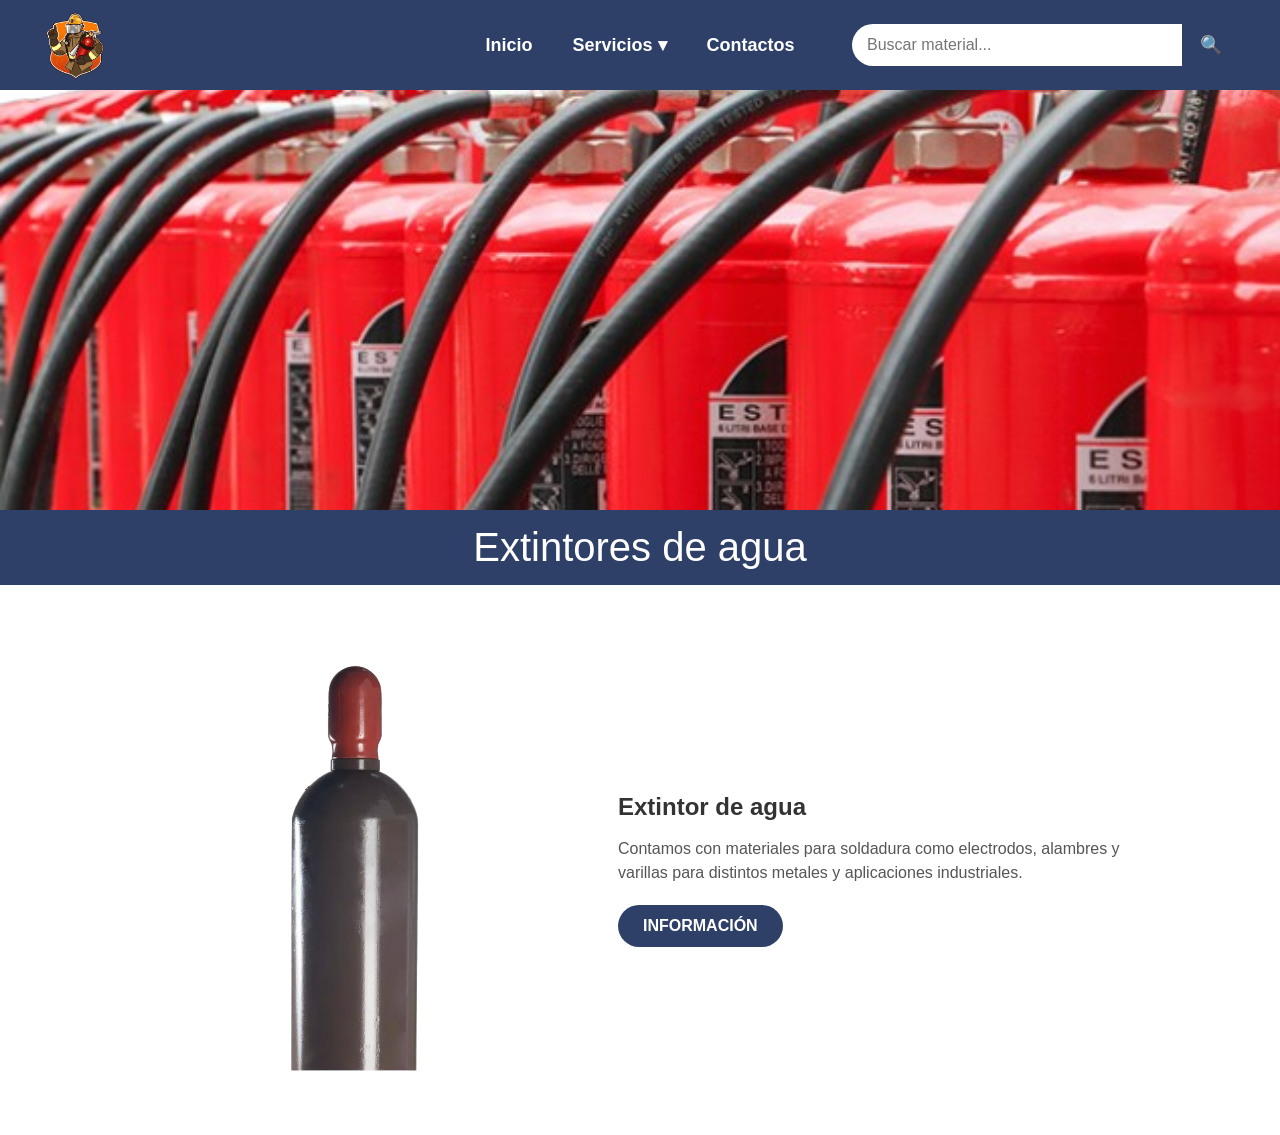
==== extintoragua.html @ c0a8d005 "First commit" ====
<!DOCTYPE html>
<html lang="es">
<head>
    <meta charset="UTF-8">
    <meta name="viewport" content="width=device-width, initial-scale=1.0">
    <title>Extintores del Guadiana</title>
    <link rel="stylesheet" href="css/estilos.css">
</head>

<body>

<header>
    

    
    <div class="logo">
        <img src="img/logo4.png" alt="Logo Extintores del Guadiana">
    </div>

    
    <nav>

       <a href="index.html">Inicio</a>

        <div class="dropdown">
            <a href="#">Servicios ▾</a>

            <div class="dropdown-menu">
                <a href="extintores.html">Extintores</a>
                <a href="oxigenos.html">Oxígeno</a>
                <a href="Artículosparasoldador.html">Artículos para soldador</a>
            </div>
        </div>

        <a href="contacto.html">Contactos</a>

    </nav>


   <div class="buscador">
        <input type="text" id="buscarInput" placeholder="Buscar material...">
        <button class="btn-buscar" onclick="buscar()">🔍</button>

        <ul id="sugerencias"></ul>
   </div>
</header>


<section class="imagen-principal">
    <img src="img/extintores.png" alt="Oxígeno medicinal">
</section>


<div class="titulo-barra">
    Extintores de agua
</div>


<section class="extintor">
    <div class="extintor-info">

        <img src="img/argon.png" alt="Extintores" class="img">

        <div class="texto">
            <h2> Extintor de agua</h2>

            <p>
                Contamos con materiales para soldadura como electrodos, 
                alambres y varillas para distintos metales y aplicaciones industriales.
            </p>

            <a href="soldadura.html" class="btn-info">INFORMACIÓN</a>
        </div>

    </div>
</section>




<script src="js/script.js"></script>

</body>
</html>
---- css/estilos.css ----
/* =========================
   ESTILOS GENERALES
========================= */

body{
    margin:0;
    font-family: Arial, Helvetica, sans-serif;
}


/* =========================
   HEADER + MENU
========================= */

header{
    background:#2E4068;
    padding:10px 40px;
    display:flex;
    justify-content:space-between;
    align-items:center;
    position:relative;
    z-index:1000; 
}

/* LOGO */
.logo img{
    height:70px;
    width:auto;
    display:block;
}

/* MENU CENTRADO */
nav{
    position:absolute;
    left:50%;
    transform:translateX(-50%);
    display:flex;
    align-items:center;
    gap:40px;
}

nav a{
    color:white;
    text-decoration:none;
    font-weight:bold;
    font-size:18px;
    transition:0.3s;
}

nav a:hover{
    opacity:0.7;
}

/* =========================
   DROPDOWN SERVICIOS
========================= */

.dropdown{
    position:relative;
}

.dropdown-menu{
    position:absolute;
    top:100%;
    left:0;
    background:#2E4068;
    min-width:220px;
    display:none;
    flex-direction:column;
    padding:10px 0;
}

.dropdown-menu a{
    padding:12px 20px;
    display:block;
    color:white;
}

.dropdown-menu a:hover{
    background:#1f2f4f;
}

/* MOSTRAR MENU */
.dropdown:hover .dropdown-menu{
    display:flex;
}


/* =========================
   BUSCADOR MODERNO
========================= */

.buscador{
    display:flex;
    align-items:center;
    gap:0;
}

/* INPUT */
.buscador input{
    width:300px;
    padding:12px 15px;
    border:2px solid #2E4068;
    border-right:none;
    border-radius:30px 0 0 30px;
    outline:none;
    font-size:16px;
    transition:0.3s;
}

.buscador input:focus{
    box-shadow:0 0 8px rgba(46,64,104,0.4);
}

/* BOTON */
.btn-buscar{
    padding:12px 18px;
    border:none;
    background:#2E4068;
    color:white;
    font-size:18px;
    cursor:pointer;
    border-radius:0 30px 30px 0;
    transition:0.3s;
}

.btn-buscar:hover{
    background:#1f2f4f;
}
/* =========================
   SUGERENCIAS BUSCADOR
========================= */

.buscador-box{
    position:relative;
}

#sugerencias{
    position:absolute;
    top:100%;
    left:0;
    width:100%;
    background:white;
    list-style:none;
    padding:0;
    margin:0;
    border-radius:0 0 10px 10px;
    box-shadow:0 5px 15px rgba(0,0,0,0.2);
    display:none;
    z-index:999;
}

#sugerencias li{
    padding:12px;
    cursor:pointer;
    border-bottom:1px solid #eee;
}

#sugerencias li:hover{
    background:#f2f2f2;
}

/* =========================
   SLIDER
========================= */

.slider{
    position:relative;
    z-index:1;
    width:100%;
    height:500px;
    overflow:hidden;
}

.slides img{
    position:absolute;
    width:100%;
    height:500px;
    object-fit:contain; /* 🔥 cambio aquí */
    opacity:0;
    transition:opacity 1s;
}

.slides img.active{
    opacity:1;
}

.slider-text{
    position:absolute;
    top:50%;
    left:50%;
    transform:translate(-50%,-50%);
    color:white;
    text-align:center;
    background:rgba(0,0,0,0.5);
    padding:20px;
    border-radius:10px;
    display:none;
}

.btn{
    display:inline-block;
    margin-top:10px;
    padding:10px 20px;
    background:#2E4068;
    color:white;
    text-decoration:none;
    font-weight:bold;
    border-radius:5px;
}


/* =========================
   SECCION CONTENIDO
========================= */

.contenido{
    text-align:center;
    padding:70px 15%;
}

.contenido h2{
    font-size:32px;
    color:#2E4068;
    margin-bottom:20px;
}

.contenido p{
    font-size:18px;
    color:#555;
    line-height:1.7;
    max-width:800px;
    margin:auto;
}


/* =========================
   SECCION EXTINTORES
========================= */

.extintor{
    padding:50px 10%;
}

.extintor-info{
    display:flex;
    align-items:center;
    justify-content:space-between;
    gap:40px;
}

.extintor.reverse .extintor-info{
    flex-direction:row-reverse;
}

.img{
    width:45%;
    max-width:450px;
}

.texto{
    width:55%;
}

.texto h2{
    margin-bottom:10px;
    color:#333;
}

.texto p{
    margin-bottom:20px;
    color:#555;
    line-height:1.5;
}

.btn-info{
    background:#2E4068;
    color:white;
    padding:12px 25px;
    text-decoration:none;
    border-radius:25px;
    font-weight:bold;
    display:inline-block;
}


/* =========================
   FOOTER
========================= */

.footer{
    background: linear-gradient(135deg, #2E4068, #1c2b4a);
    color:white;
    padding:50px 8% 30px;
    font-family: Arial, sans-serif;
}

.footer-contenido{
    display:grid;
    grid-template-columns: repeat(auto-fit, minmax(220px, 1fr));
    gap:40px;
    align-items:flex-start;
}

/* LOGO */
.footer-logo img{
    width:250px;
    margin-bottom:10px;
}

.footer-logo p{
    font-size:14px;
    color:#d0d8ff;
    line-height:1.5;
}

/* TITULOS */
.footer-col h3{
    margin-bottom:15px;
    color:#ffffff;
    border-bottom:2px solid #4c6fff;
    display:inline-block;
    padding-bottom:5px;
}

/* LINKS */
.footer-col a{
    display:block;
    color:#d0d8ff;
    text-decoration:none;
    margin-bottom:8px;
    font-size:14px;
    transition:0.3s;
}

.footer-col a:hover{
    padding-left:10px;
    color:#ffffff;
}

/* MAPA */
.footer-mapa iframe{
    width:100%;
    height:200px;
    border-radius:10px;
    box-shadow:0 0 10px rgba(0,0,0,0.3);
}

/* COPYRIGHT */
.footer-copy{
    text-align:center;
    margin-top:40px;
    border-top:1px solid rgba(255,255,255,0.2);
    padding-top:15px;
    font-size:13px;
    color:#cfd8ff;
}


/* =========================
   PAGINA OXIGENO
========================= */

.imagen-principal{
    width:100%;
    height:420px;
    overflow:hidden;
}

.imagen-principal img{
    width:100%;
    height:100%;
    object-fit:cover;
    object-position:center;
}

.titulo-barra{
    width:100%;
    background:#2E4068;
    color:white;
    text-align:center;
    font-size:40px;
    padding:15px 0;
    font-weight:500;
}


/* =========================
   RESPONSIVE (CELULAR)
========================= */

@media (max-width: 768px){

    /* HEADER */
    header{
        flex-direction: column;
        padding: 10px 20px;
        gap: 10px;
    }

    /* NAV */
    nav{
        position: static;
        transform: none;
        flex-direction: column;
        gap: 10px;
        width: 100%;
        text-align: center;
    }

    nav a{
        font-size: 16px;
        padding: 5px 0;
    }

    /* BUSCADOR */
    .buscador{
        width: 100%;
        justify-content: center;
    }

    .buscador input{
        width: 70%;
    }

    /* SLIDER */
    .slider{
        height: 250px;
    }

    .slides img{
        height: 250px;
        object-fit: cover;
    }

    .slider-text{
        width: 90%;
        font-size: 14px;
        padding: 10px;
    }

    /* CONTENIDO */
    .contenido{
        padding: 40px 20px;
    }

    .contenido h2{
        font-size: 24px;
    }

    .contenido p{
        font-size: 16px;
    }

    /* EXTINTORES */
    .extintor{
        padding: 30px 20px;
    }

    .extintor-info{
        flex-direction: column;
        text-align: center;
    }

    .extintor.reverse .extintor-info{
        flex-direction: column;
    }

    .img{
        width: 100%;
    }

    .texto{
        width: 100%;
    }

    /* FOOTER */
    .footer{
        padding: 40px 20px;
    }

    .footer-logo img{
        width: 180px;
    }

    /* TITULO BARRA */
    .titulo-barra{
        font-size: 24px;
        padding: 10px;
    }

    /* IMAGEN PRINCIPAL */
    .imagen-principal{
        height: 250px;
    }
}
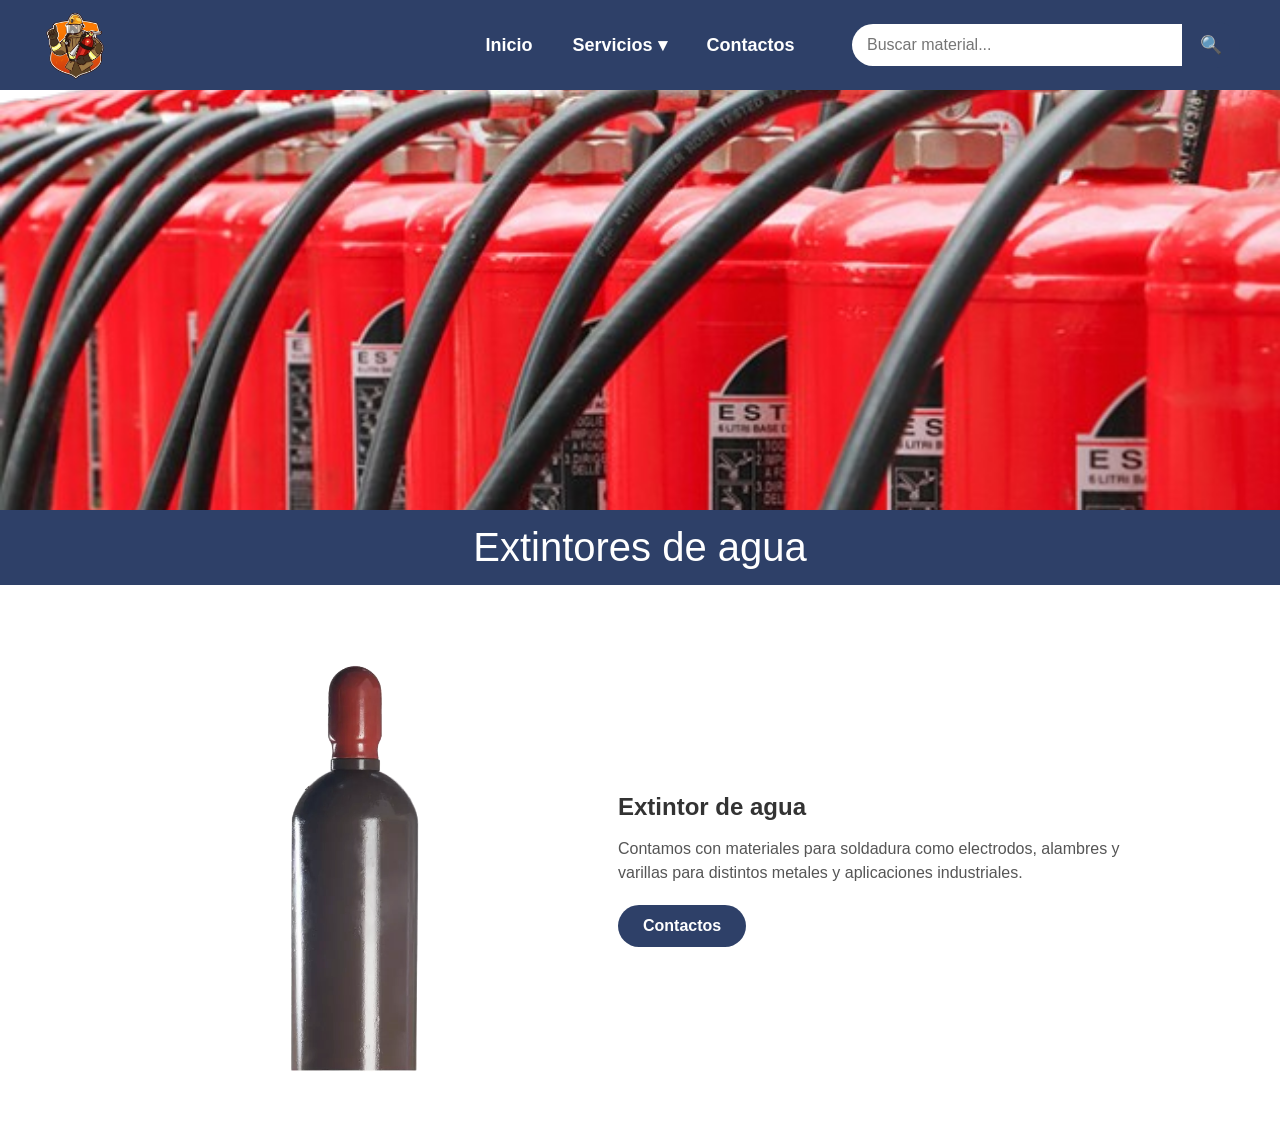
==== commit 2cc271eb: "Ajustes" ====
--- a/extintoragua.html
+++ b/extintoragua.html
@@ -69,7 +69,7 @@
                 alambres y varillas para distintos metales y aplicaciones industriales.
             </p>
 
-            <a href="soldadura.html" class="btn-info">INFORMACIÓN</a>
+            <a href="contacto.html" class="btn-info">Contactos</a>
         </div>
 
     </div>
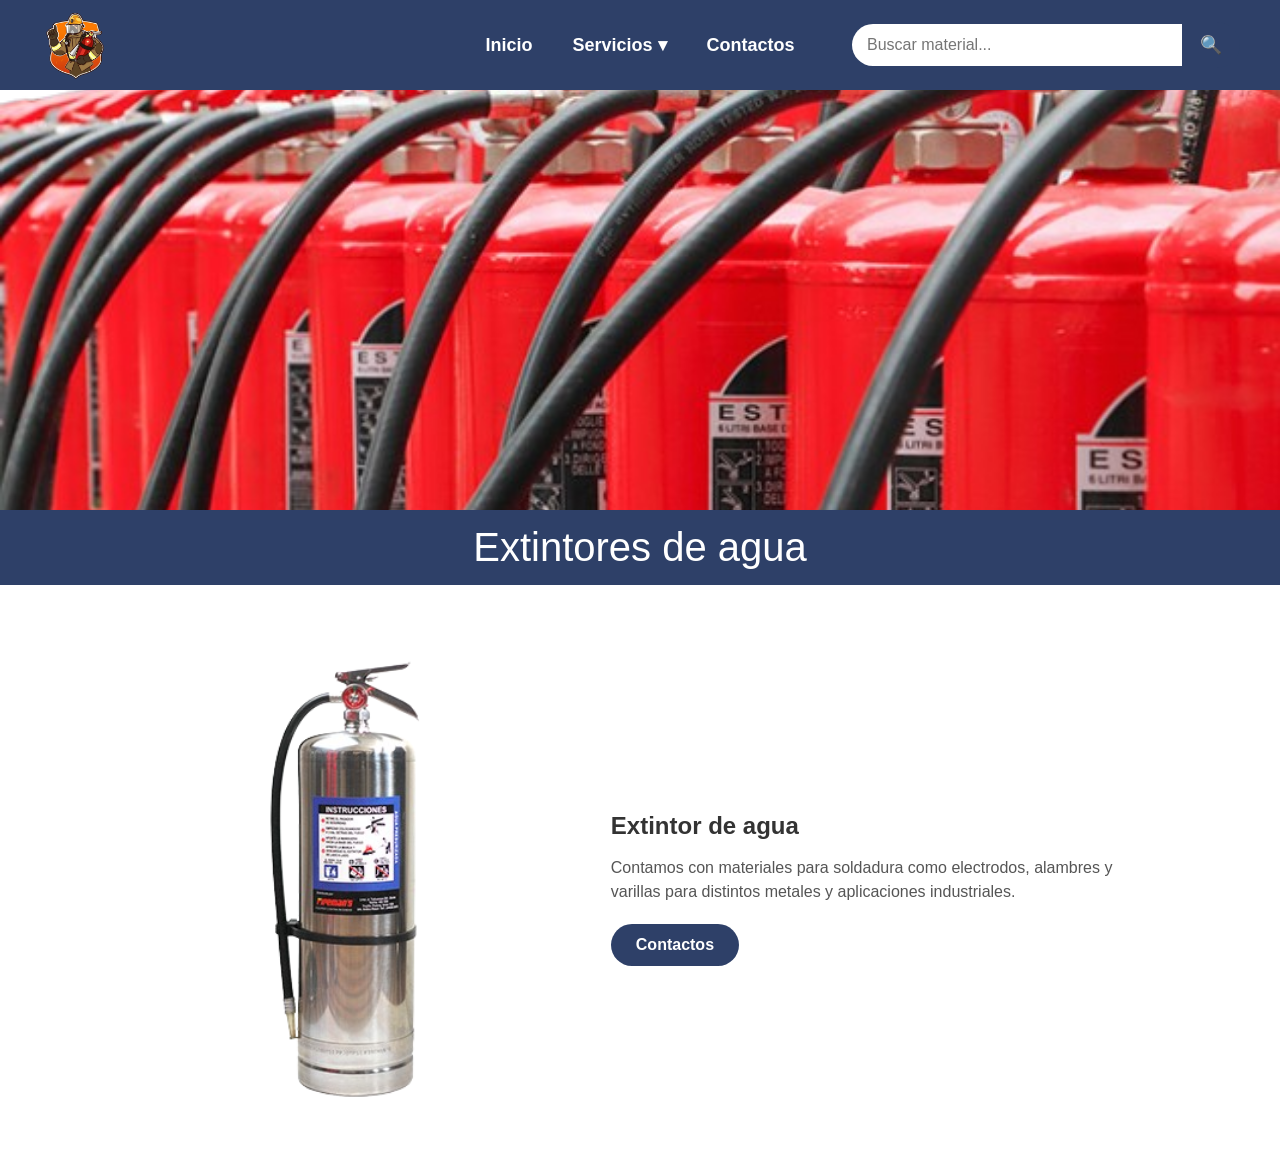
==== commit a077f676: "subí cambios de la página web" ====
--- a/extintoragua.html
+++ b/extintoragua.html
@@ -59,7 +59,7 @@
 <section class="extintor">
     <div class="extintor-info">
 
-        <img src="img/argon.png" alt="Extintores" class="img">
+        <img src="img/extintoragua-removebg-preview.png" alt="Extintores" class="img">
 
         <div class="texto">
             <h2> Extintor de agua</h2>
